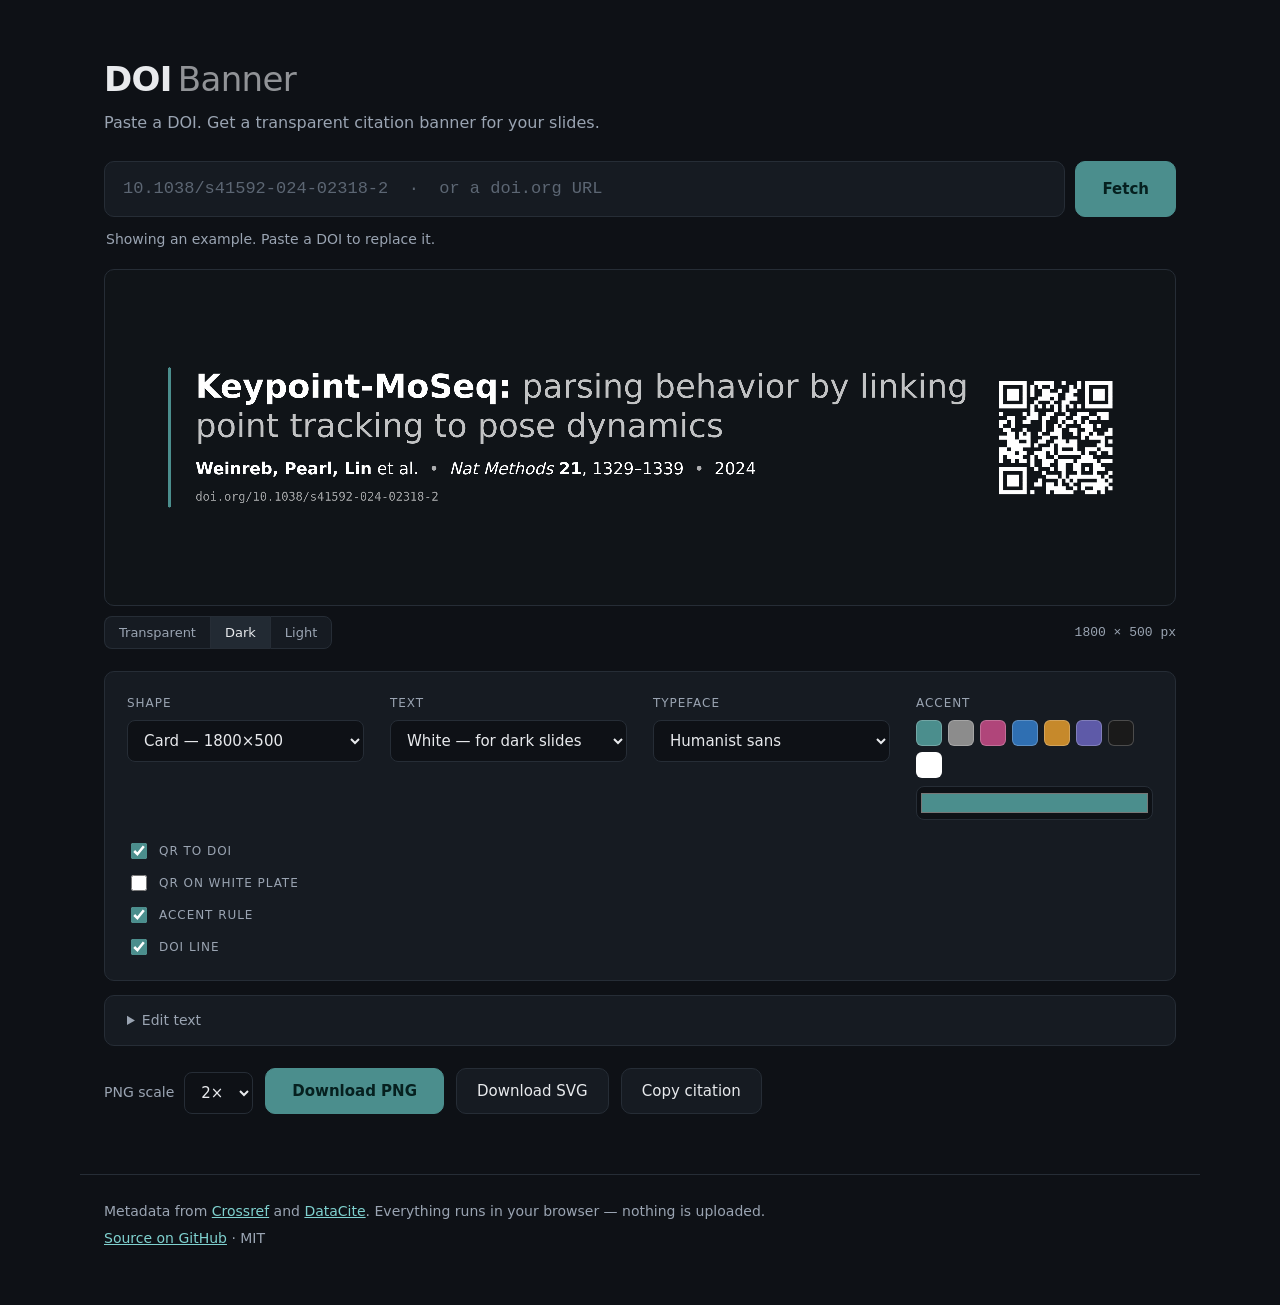
==== index.html @ 058b8a98 "Footer strip: keep the title, wrap to two rows, shrink width to content Also: only two shapes (card " ====
<!doctype html>
<html lang="en">
<head>
<meta charset="utf-8">
<meta name="viewport" content="width=device-width, initial-scale=1">
<title>DOI Banner — paper citation banners for slides</title>
<meta name="description" content="Paste a DOI, get a transparent citation banner for your slides. PNG and SVG, no server, no tracking.">
<link rel="stylesheet" href="css/style.css">
</head>
<body>

<header class="masthead">
  <h1>DOI&thinsp;<span>Banner</span></h1>
  <p>Paste a DOI. Get a transparent citation banner for your slides.</p>
</header>

<main>
  <form id="lookup" class="lookup" autocomplete="off">
    <label class="sr-only" for="doi">DOI</label>
    <input id="doi" name="doi" type="text" spellcheck="false" autocomplete="off"
           placeholder="10.1038/s41592-024-02318-2  ·  or a doi.org URL">
    <button type="submit" id="go">Fetch</button>
  </form>
  <p id="status" class="status" role="status" aria-live="polite"></p>

  <section class="stage-wrap">
    <div class="stage" id="stage" data-bg="dark">
      <canvas id="preview"></canvas>
    </div>
    <div class="stage-bar">
      <div class="seg" role="group" aria-label="Preview background">
        <button type="button" data-bg="checker">Transparent</button>
        <button type="button" data-bg="dark" class="on">Dark</button>
        <button type="button" data-bg="light">Light</button>
      </div>
      <span class="dims" id="dims"></span>
    </div>
  </section>

  <section class="panel">
    <div class="ctl">
      <label for="preset">Shape</label>
      <select id="preset">
        <option value="card" selected>Card — 1800×500</option>
      <option value="strip">Footer strip — 2400 wide</option>
    </select>
    </div>

    <div class="ctl">
      <label for="theme">Text</label>
      <select id="theme">
        <option value="light" selected>White — for dark slides</option>
        <option value="dark">Near-black — for light slides</option>
      </select>
    </div>

    <div class="ctl">
      <label for="typeface">Typeface</label>
      <select id="typeface">
        <option value="sans" selected>Humanist sans</option>
        <option value="serif">Serif</option>
        <option value="grotesk">Neo-grotesque</option>
      </select>
    </div>

    <div class="ctl">
      <label for="accent">Accent</label>
      <div class="swatches" id="swatches"></div>
      <input type="color" id="accent" value="#4B8E8D">
    </div>

    <div class="ctl checks">
      <label class="chk"><input type="checkbox" id="showQr" checked> QR to DOI</label>
      <label class="chk"><input type="checkbox" id="qrPlate"> QR on white plate</label>
      <label class="chk"><input type="checkbox" id="showRule" checked> Accent rule</label>
      <label class="chk"><input type="checkbox" id="showDoi" checked> DOI line</label>
    </div>
  </section>

  <details class="fields" id="fields">
    <summary>Edit text</summary>
    <div class="grid">
      <label>Title <input type="text" autocomplete="off" id="f-title"></label>
      <label>Authors <input type="text" autocomplete="off" id="f-authors" placeholder="Weinreb, Pearl, Lin"></label>
      <label>Journal <input type="text" autocomplete="off" id="f-journal"></label>
      <label>Year <input type="text" autocomplete="off" id="f-year"></label>
      <label>Volume <input type="text" autocomplete="off" id="f-volume"></label>
      <label>Pages <input type="text" autocomplete="off" id="f-pages"></label>
      <label class="wide">DOI <input type="text" autocomplete="off" id="f-doi"></label>
    </div>
  </details>

  <section class="actions">
    <div class="ctl inline">
      <label for="scale">PNG scale</label>
      <select id="scale">
        <option value="1">1× </option>
        <option value="2" selected>2×</option>
        <option value="3">3×</option>
      </select>
    </div>
    <button type="button" id="dlPng" class="primary">Download PNG</button>
    <button type="button" id="dlSvg">Download SVG</button>
    <button type="button" id="copyCite">Copy citation</button>
  </section>
</main>

<footer class="foot">
  <p>Metadata from <a href="https://www.crossref.org/">Crossref</a> and <a href="https://datacite.org/">DataCite</a>.
     Everything runs in your browser — nothing is uploaded.</p>
  <p><a href="https://github.com/RobertoDF/doi-banner">Source on GitHub</a> · MIT</p>
</footer>

<script src="vendor/qrcode.js"></script>
<script src="js/meta.js"></script>
<script src="js/layout.js"></script>
<script src="js/render.js"></script>
<script src="js/app.js"></script>
</body>
</html>
---- css/style.css ----
:root {
  --bg: #0E1116;
  --panel: #161B22;
  --line: #262D36;
  --ink: #E8EAED;
  --muted: #9AA4B2;
  --accent: #4B8E8D;
  --radius: 10px;
}

* { box-sizing: border-box; }

html { -webkit-text-size-adjust: 100%; }

body {
  margin: 0;
  background: var(--bg);
  color: var(--ink);
  font-family: "Avenir Next", Optima, "Segoe UI", system-ui, sans-serif;
  font-size: 16px;
  line-height: 1.5;
  -webkit-font-smoothing: antialiased;
}

a { color: #7FD1CF; }
a:hover { color: #A8E6E4; }

.sr-only {
  position: absolute; width: 1px; height: 1px;
  padding: 0; margin: -1px; overflow: hidden;
  clip: rect(0 0 0 0); white-space: nowrap; border: 0;
}

/* ---- masthead ---- */
.masthead {
  max-width: 1120px;
  margin: 0 auto;
  padding: 54px 24px 26px;
}
.masthead h1 {
  margin: 0 0 6px;
  font-size: 34px;
  font-weight: 600;
  letter-spacing: -0.02em;
}
.masthead h1 span { font-weight: 400; opacity: .6; }
.masthead p { margin: 0; color: var(--muted); }

main { max-width: 1120px; margin: 0 auto; padding: 0 24px 60px; }

/* ---- lookup ---- */
.lookup { display: flex; gap: 10px; }

.lookup input {
  flex: 1 1 auto;
  min-width: 0;
  background: var(--panel);
  border: 1px solid var(--line);
  border-radius: var(--radius);
  color: var(--ink);
  font: 400 17px/1.4 ui-monospace, "SF Mono", Menlo, monospace;
  padding: 15px 18px;
}
.lookup input:focus {
  outline: 2px solid var(--accent);
  outline-offset: 1px;
  border-color: transparent;
}
.lookup input::placeholder { color: #5C6673; }

button {
  font-family: inherit;
  font-size: 15px;
  cursor: pointer;
  border-radius: var(--radius);
  border: 1px solid var(--line);
  background: var(--panel);
  color: var(--ink);
  padding: 13px 20px;
  transition: background .12s ease, border-color .12s ease;
}
button:hover:not(:disabled) { background: #1E252E; border-color: #39424D; }
button:disabled { opacity: .5; cursor: default; }

#go, .primary {
  background: var(--accent);
  border-color: var(--accent);
  color: #06201F;
  font-weight: 600;
  padding-inline: 26px;
}
#go:hover:not(:disabled), .primary:hover:not(:disabled) {
  background: #5DA5A4; border-color: #5DA5A4;
}

.status {
  min-height: 22px;
  margin: 12px 2px 0;
  font-size: 14px;
  color: var(--muted);
}
.status.err { color: #FF8B7B; }

/* ---- preview stage ---- */
.stage-wrap { margin-top: 18px; }

.stage {
  border: 1px solid var(--line);
  border-radius: var(--radius);
  padding: 26px;
  overflow: hidden;
}
.stage[data-bg="checker"] {
  background-color: #fff;
  background-image:
    linear-gradient(45deg, #D4D8DD 25%, transparent 25%, transparent 75%, #D4D8DD 75%),
    linear-gradient(45deg, #D4D8DD 25%, transparent 25%, transparent 75%, #D4D8DD 75%);
  background-size: 22px 22px;
  background-position: 0 0, 11px 11px;
}
.stage[data-bg="dark"]  { background: #101418; }
.stage[data-bg="light"] { background: #FFFFFF; }

#preview { display: block; width: 100%; height: auto; }

.stage-bar {
  display: flex;
  align-items: center;
  justify-content: space-between;
  gap: 12px;
  margin-top: 10px;
}

.seg { display: flex; gap: 0; }
.seg button {
  border-radius: 0;
  padding: 8px 14px;
  font-size: 13px;
  color: var(--muted);
  border-right-width: 0;
}
.seg button:first-child { border-radius: 8px 0 0 8px; }
.seg button:last-child  { border-radius: 0 8px 8px 0; border-right-width: 1px; }
.seg button.on { color: var(--ink); background: #222A33; }

.dims { font: 400 13px ui-monospace, Menlo, monospace; color: var(--muted); }

/* ---- controls ---- */
.panel {
  margin-top: 22px;
  padding: 22px;
  background: var(--panel);
  border: 1px solid var(--line);
  border-radius: var(--radius);
  display: grid;
  grid-template-columns: repeat(auto-fit, minmax(230px, 1fr));
  gap: 20px 26px;
}

.ctl { display: flex; flex-direction: column; gap: 8px; min-width: 0; }
.ctl > label {
  font-size: 12px;
  letter-spacing: .08em;
  text-transform: uppercase;
  color: var(--muted);
}

select, .fields input {
  width: 100%;
  background: #0E1116;
  border: 1px solid var(--line);
  border-radius: 8px;
  color: var(--ink);
  font-family: inherit;
  font-size: 15px;
  padding: 10px 12px;
}
select:focus, .fields input:focus, input[type="color"]:focus {
  outline: 2px solid var(--accent); outline-offset: 1px;
}

.swatches { display: flex; flex-wrap: wrap; gap: 6px; }
.sw {
  width: 26px; height: 26px; padding: 0;
  border-radius: 6px;
  border: 1px solid rgba(255,255,255,.22);
}
.sw:hover { transform: scale(1.08); }

input[type="color"] {
  width: 100%; height: 34px; padding: 2px;
  background: #0E1116;
  border: 1px solid var(--line);
  border-radius: 8px;
  cursor: pointer;
}

.checks { gap: 10px; justify-content: center; }
.chk {
  display: flex; align-items: center; gap: 9px;
  font-size: 14px; color: var(--ink); cursor: pointer;
  text-transform: none; letter-spacing: 0;
}
.chk input { accent-color: var(--accent); width: 16px; height: 16px; }

/* ---- edit text ---- */
.fields {
  margin-top: 14px;
  border: 1px solid var(--line);
  border-radius: var(--radius);
  background: var(--panel);
}
.fields summary {
  padding: 14px 22px;
  cursor: pointer;
  font-size: 14px;
  color: var(--muted);
}
.fields summary:hover { color: var(--ink); }
.fields .grid {
  padding: 4px 22px 22px;
  display: grid;
  grid-template-columns: repeat(auto-fit, minmax(210px, 1fr));
  gap: 14px;
}
.fields label {
  display: flex; flex-direction: column; gap: 6px;
  font-size: 12px; letter-spacing: .06em;
  text-transform: uppercase; color: var(--muted);
}
.fields label.wide { grid-column: 1 / -1; }
.fields input { font-size: 14px; }

/* ---- actions ---- */
.actions {
  margin-top: 22px;
  display: flex;
  flex-wrap: wrap;
  align-items: flex-end;
  gap: 12px;
}
.ctl.inline { flex-direction: row; align-items: center; gap: 10px; }
.ctl.inline select { width: auto; }
.ctl.inline > label { text-transform: none; letter-spacing: 0; font-size: 14px; }

/* ---- footer ---- */
.foot {
  border-top: 1px solid var(--line);
  padding: 26px 24px 50px;
  max-width: 1120px;
  margin: 0 auto;
  color: var(--muted);
  font-size: 14px;
}
.foot p { margin: 0 0 6px; }

@media (max-width: 620px) {
  .masthead { padding-top: 34px; }
  .lookup { flex-direction: column; }
  .stage { padding: 14px; }
}
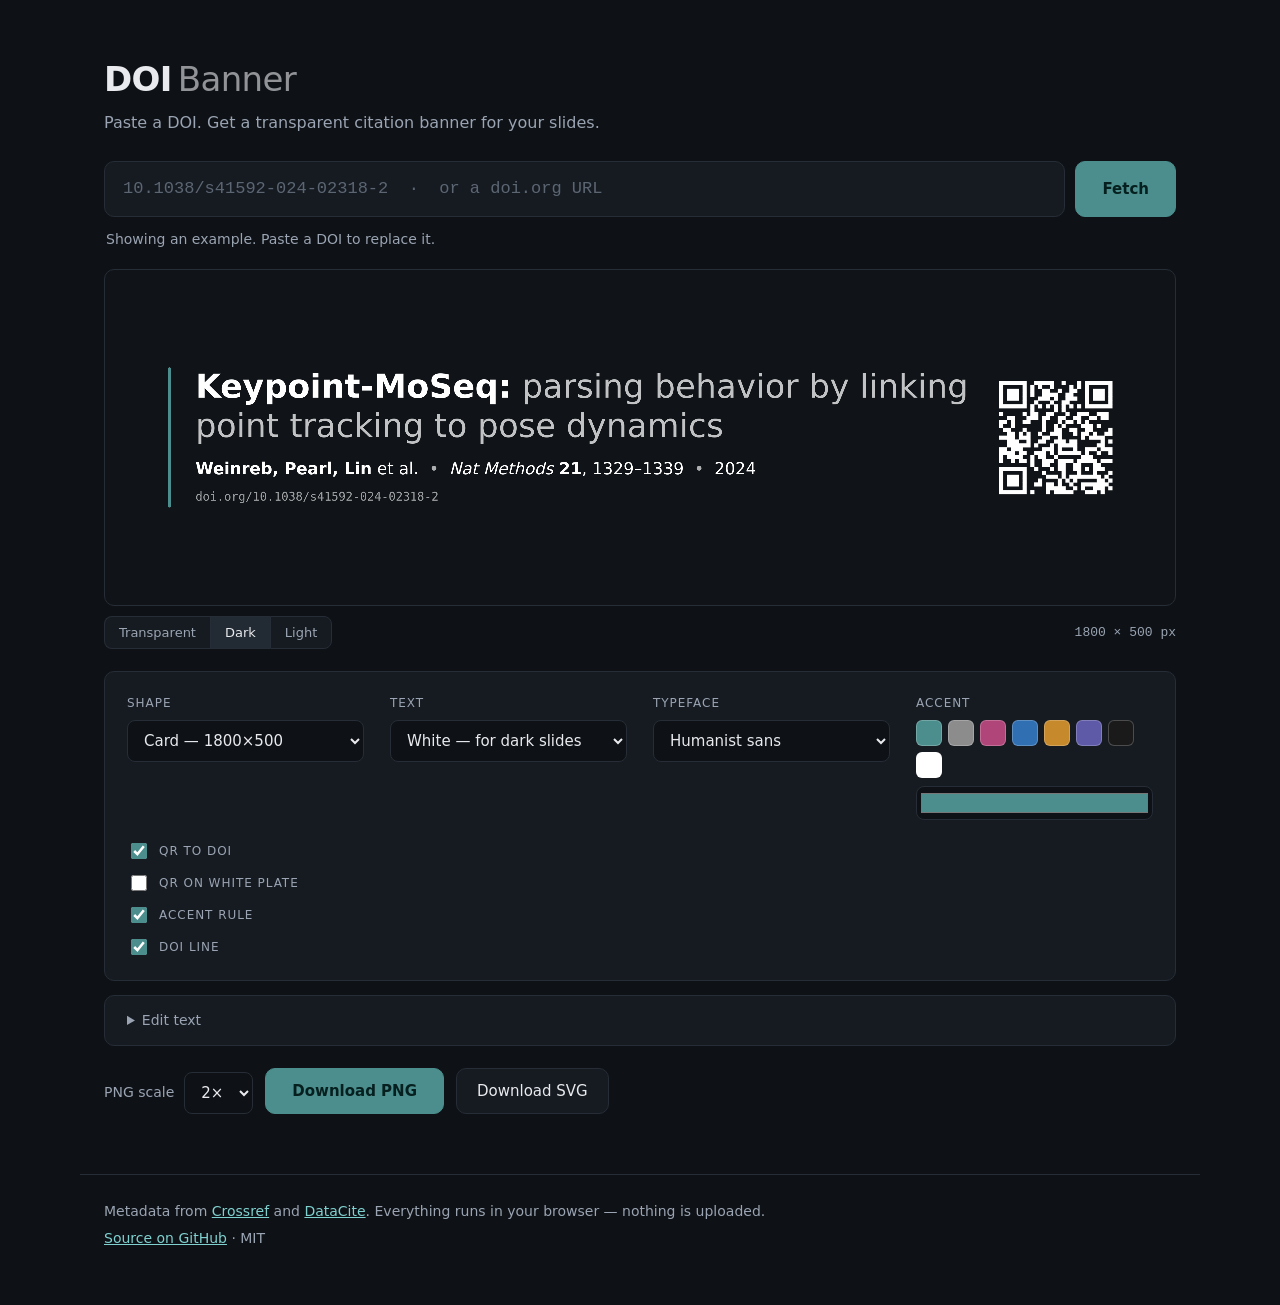
==== commit 77c56cdd: "Drop the copy-citation button and its unused helper Co-authored-by: Copilot App <223556219+Copilot@u" ====
--- a/index.html
+++ b/index.html
@@ -101,7 +101,6 @@
     </div>
     <button type="button" id="dlPng" class="primary">Download PNG</button>
     <button type="button" id="dlSvg">Download SVG</button>
-    <button type="button" id="copyCite">Copy citation</button>
   </section>
 </main>
 
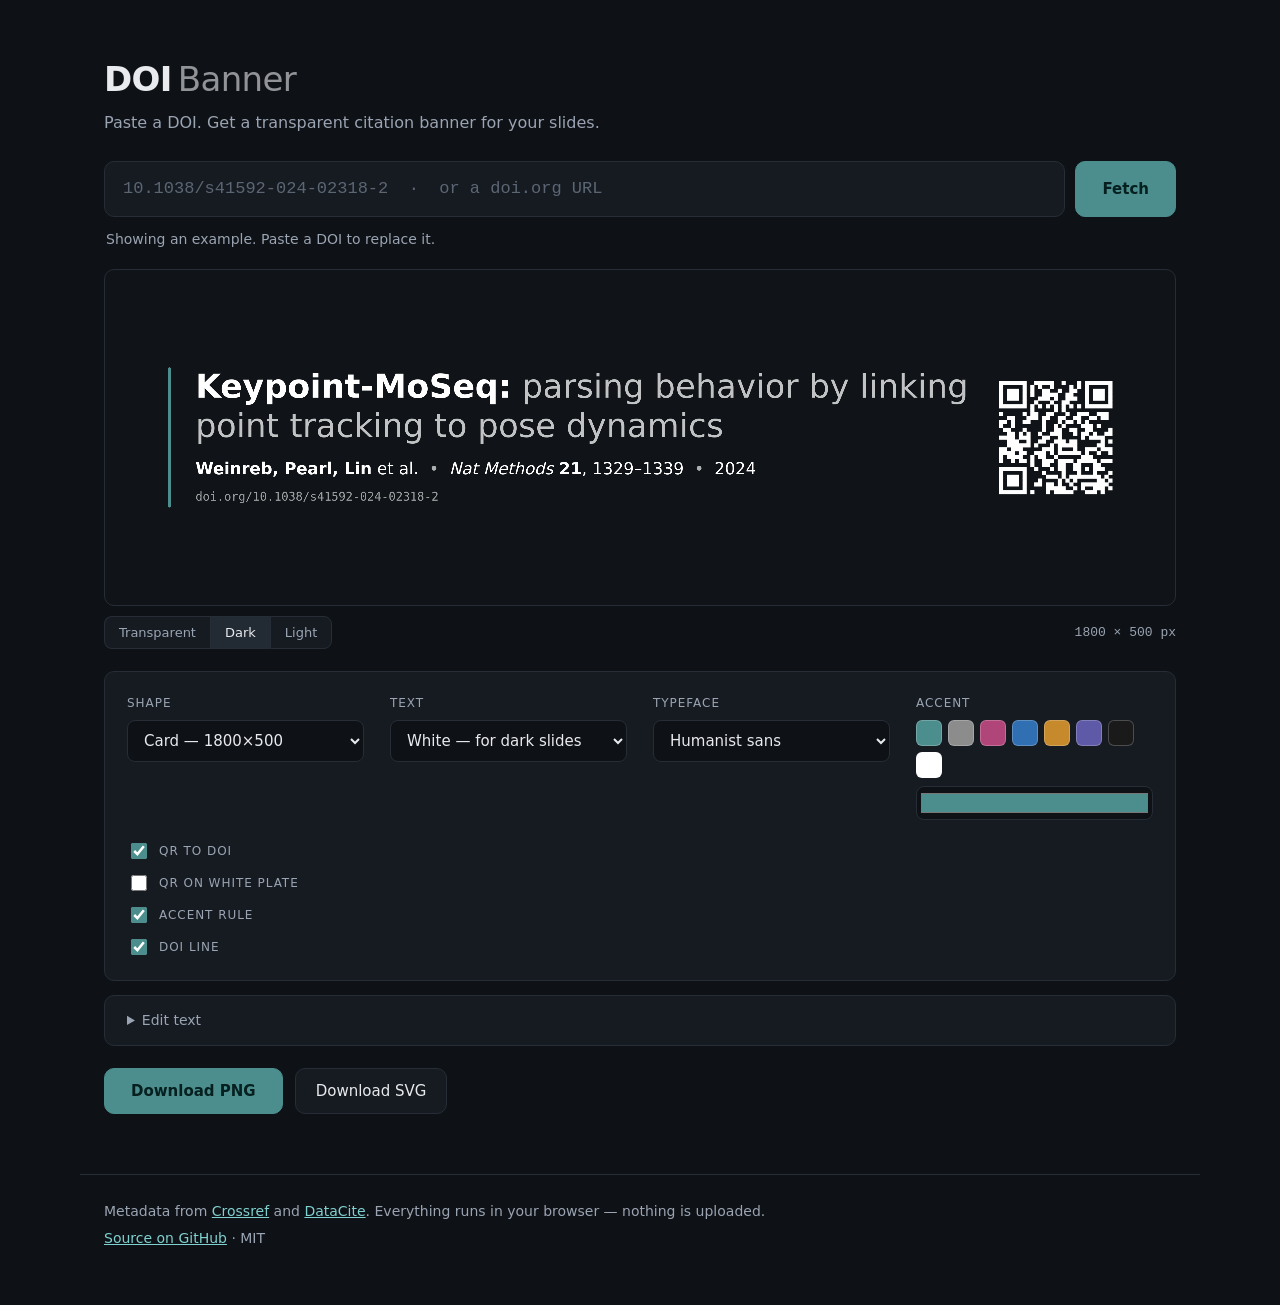
==== commit e6386e7e: "Bake the chosen backdrop into exports; drop the PNG scale control The Transparent / Dark / Light tog" ====
--- a/index.html
+++ b/index.html
@@ -91,14 +91,6 @@
   </details>
 
   <section class="actions">
-    <div class="ctl inline">
-      <label for="scale">PNG scale</label>
-      <select id="scale">
-        <option value="1">1× </option>
-        <option value="2" selected>2×</option>
-        <option value="3">3×</option>
-      </select>
-    </div>
     <button type="button" id="dlPng" class="primary">Download PNG</button>
     <button type="button" id="dlSvg">Download SVG</button>
   </section>
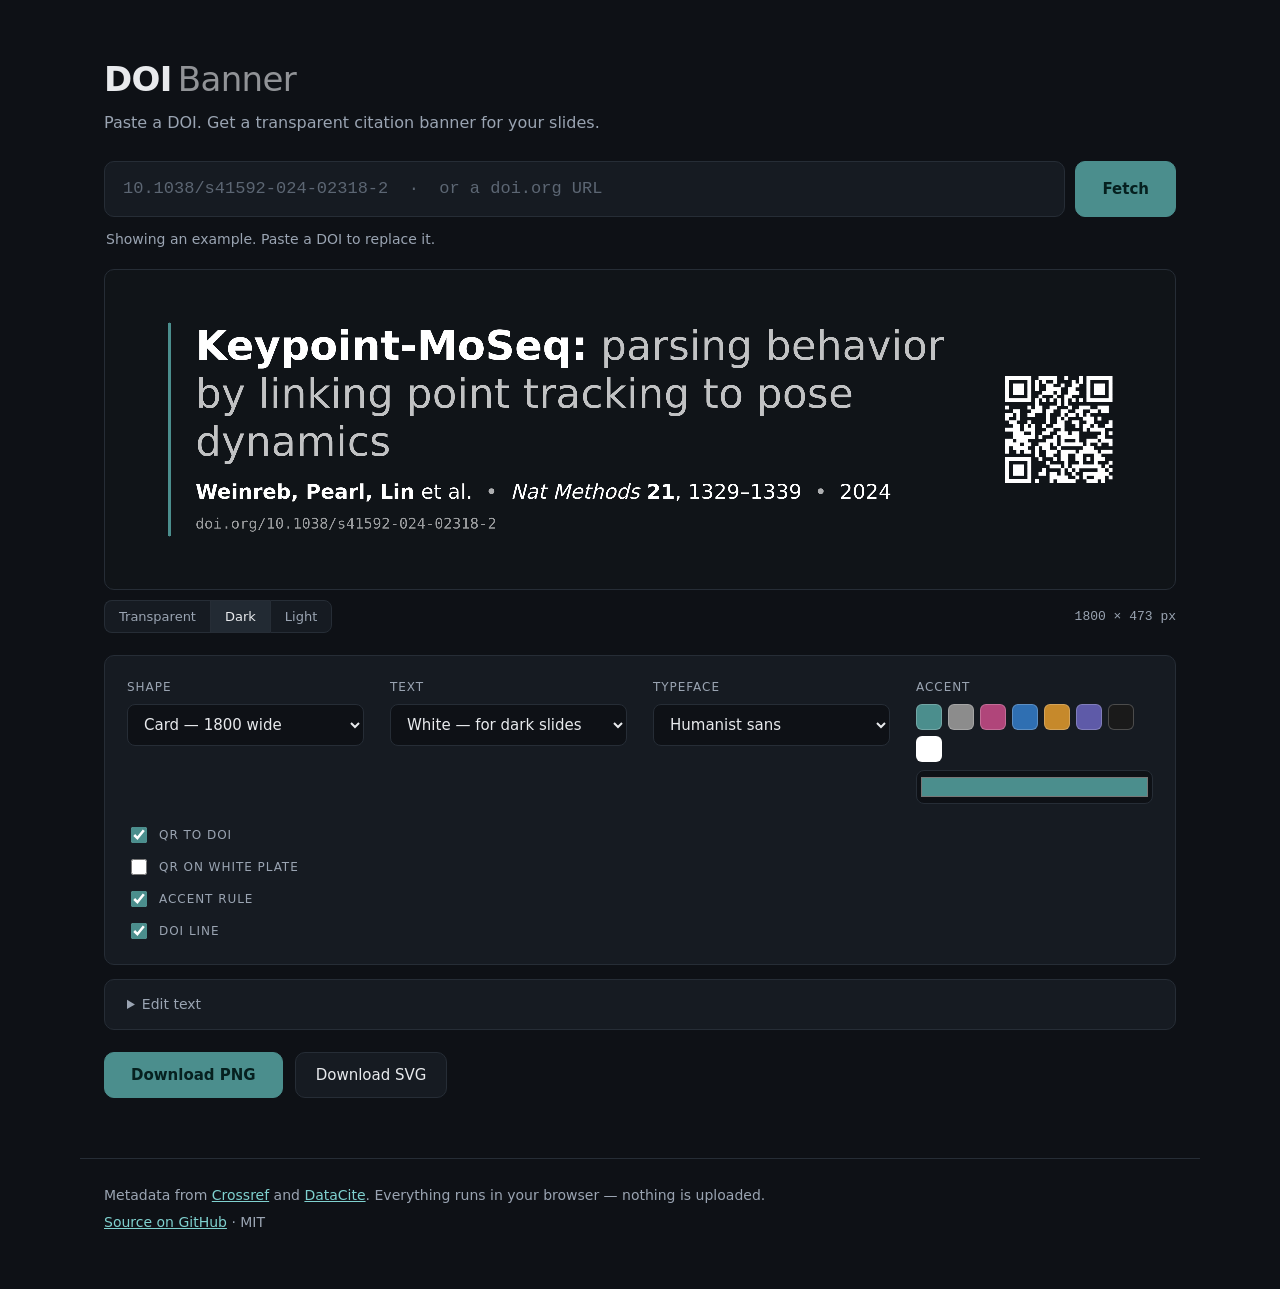
==== commit e03dadf0: "Card hugs its content instead of padding out to a fixed height Height is now derived from the text b" ====
--- a/index.html
+++ b/index.html
@@ -40,15 +40,15 @@
   <section class="panel">
     <div class="ctl">
       <label for="preset">Shape</label>
-      <select id="preset">
-        <option value="card" selected>Card — 1800×500</option>
+      <select autocomplete="off" id="preset">
+        <option value="card" selected>Card — 1800 wide</option>
       <option value="strip">Footer strip — 2400 wide</option>
     </select>
     </div>
 
     <div class="ctl">
       <label for="theme">Text</label>
-      <select id="theme">
+      <select autocomplete="off" id="theme">
         <option value="light" selected>White — for dark slides</option>
         <option value="dark">Near-black — for light slides</option>
       </select>
@@ -56,7 +56,7 @@
 
     <div class="ctl">
       <label for="typeface">Typeface</label>
-      <select id="typeface">
+      <select autocomplete="off" id="typeface">
         <option value="sans" selected>Humanist sans</option>
         <option value="serif">Serif</option>
         <option value="grotesk">Neo-grotesque</option>
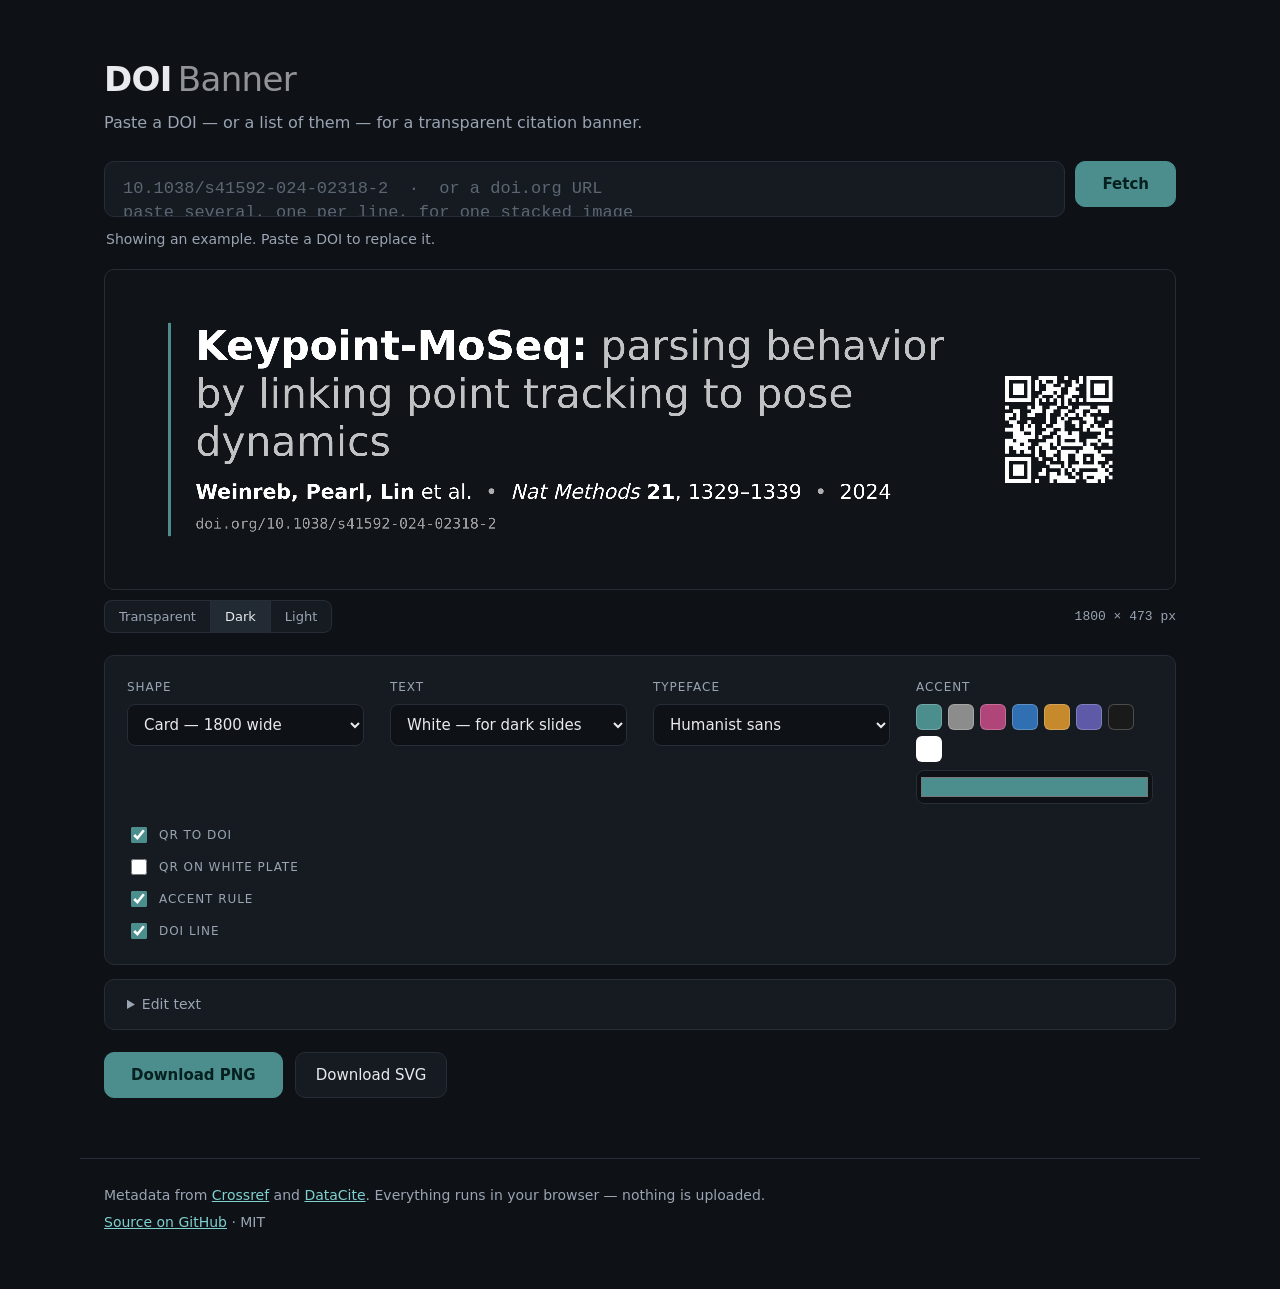
==== commit d68a16b4: "Render a list of DOIs as one stacked image The DOI box is now a growing textarea: paste one DOI per " ====
--- a/index.html
+++ b/index.html
@@ -11,14 +11,14 @@
 
 <header class="masthead">
   <h1>DOI&thinsp;<span>Banner</span></h1>
-  <p>Paste a DOI. Get a transparent citation banner for your slides.</p>
+  <p>Paste a DOI — or a list of them — for a transparent citation banner.</p>
 </header>
 
 <main>
   <form id="lookup" class="lookup" autocomplete="off">
-    <label class="sr-only" for="doi">DOI</label>
-    <input id="doi" name="doi" type="text" spellcheck="false" autocomplete="off"
-           placeholder="10.1038/s41592-024-02318-2  ·  or a doi.org URL">
+    <label class="sr-only" for="doi">DOI — one per line for several banners</label>
+    <textarea id="doi" name="doi" rows="1" spellcheck="false" autocomplete="off"
+              placeholder="10.1038/s41592-024-02318-2  ·  or a doi.org URL&#10;paste several, one per line, for one stacked image"></textarea>
     <button type="submit" id="go">Fetch</button>
   </form>
   <p id="status" class="status" role="status" aria-live="polite"></p>
@@ -79,6 +79,7 @@
 
   <details class="fields" id="fields">
     <summary>Edit text</summary>
+    <p class="note" id="fieldsNote" hidden>Showing several papers — the fields below edit the first one.</p>
     <div class="grid">
       <label>Title <input type="text" autocomplete="off" id="f-title"></label>
       <label>Authors <input type="text" autocomplete="off" id="f-authors" placeholder="Weinreb, Pearl, Lin"></label>
--- a/css/style.css
+++ b/css/style.css
@@ -51,7 +51,7 @@
 /* ---- lookup ---- */
 .lookup { display: flex; gap: 10px; }
 
-.lookup input {
+.lookup textarea {
   flex: 1 1 auto;
   min-width: 0;
   background: var(--panel);
@@ -60,13 +60,17 @@
   color: var(--ink);
   font: 400 17px/1.4 ui-monospace, "SF Mono", Menlo, monospace;
   padding: 15px 18px;
-}
-.lookup input:focus {
+  resize: none;
+  overflow: hidden;
+  min-height: 54px;
+}
+.lookup textarea:focus {
   outline: 2px solid var(--accent);
   outline-offset: 1px;
   border-color: transparent;
 }
-.lookup input::placeholder { color: #5C6673; }
+.lookup textarea::placeholder { color: #5C6673; }
+.lookup button { align-self: flex-start; }
 
 button {
   font-family: inherit;
@@ -217,6 +221,11 @@
   color: var(--muted);
 }
 .fields summary:hover { color: var(--ink); }
+.fields .note {
+  margin: 0 0 14px;
+  font-size: 13px;
+  color: var(--dim);
+}
 .fields .grid {
   padding: 4px 22px 22px;
   display: grid;
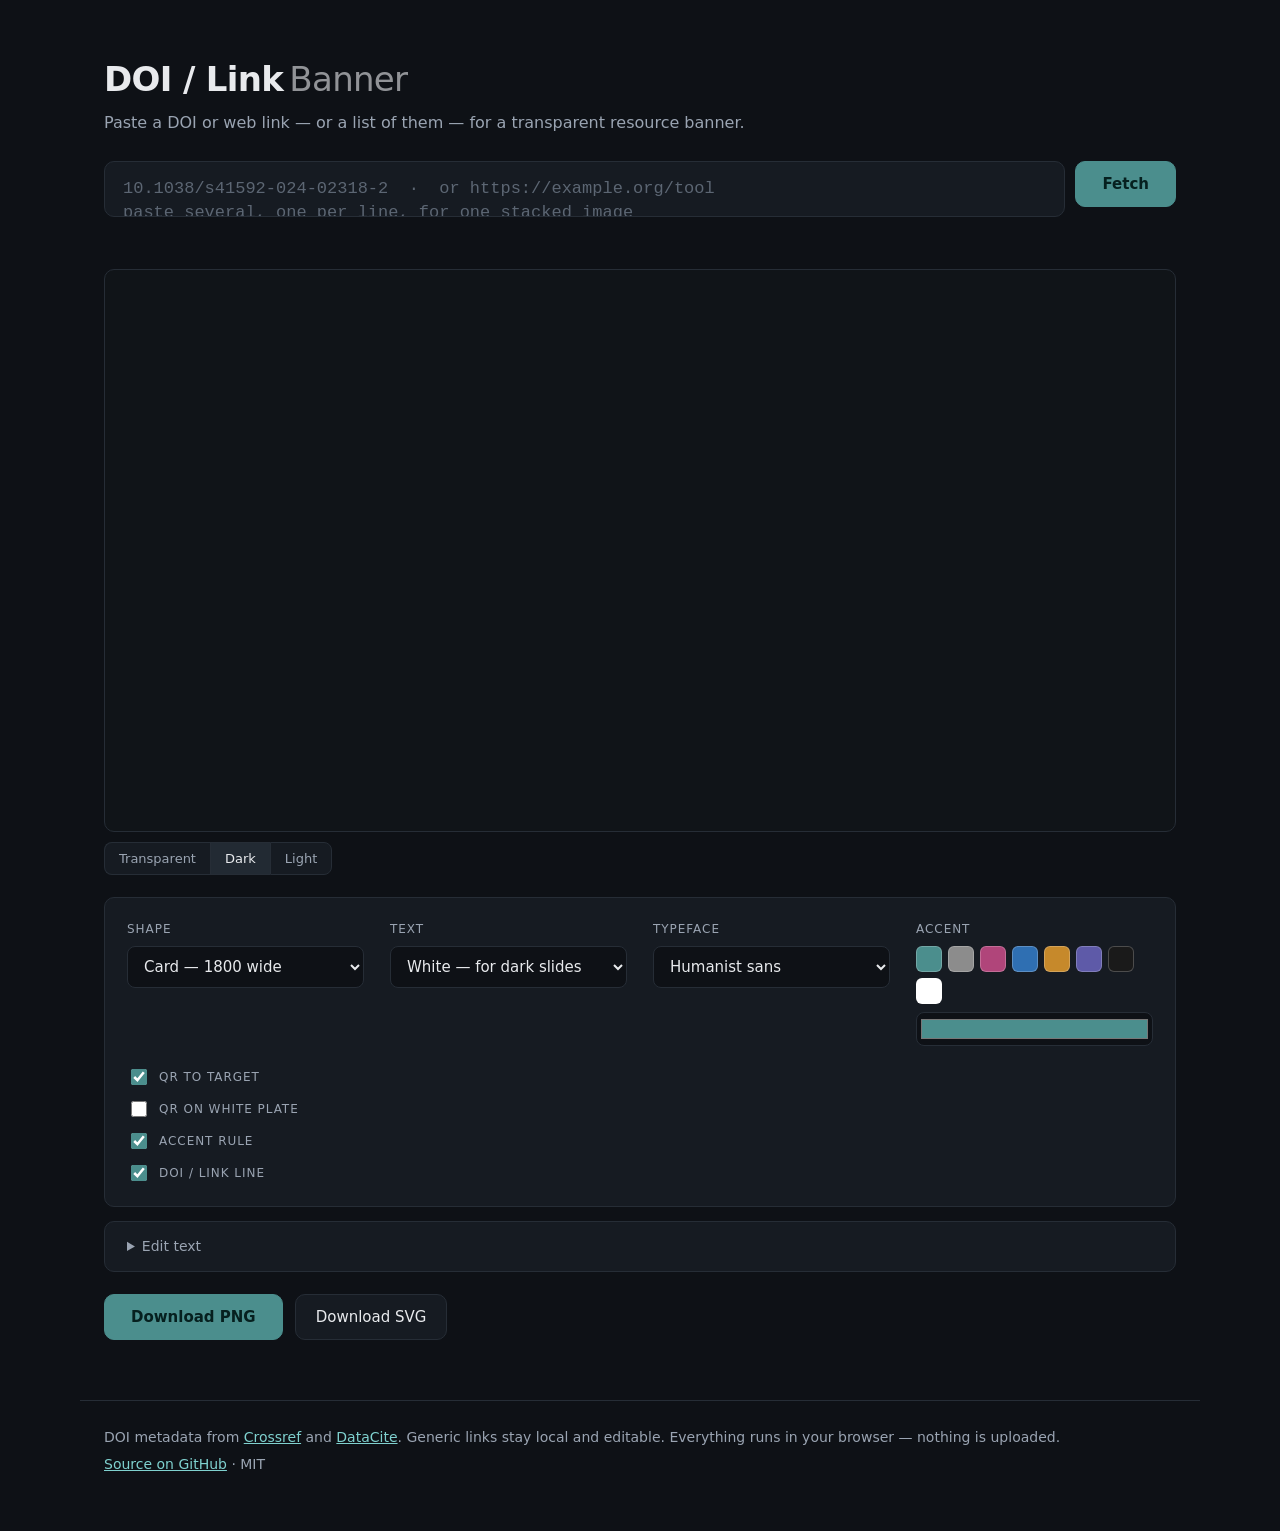
==== commit ab85d6f6: "Update UI for DOI and generic link inputs" ====
--- a/index.html
+++ b/index.html
@@ -3,22 +3,22 @@
 <head>
 <meta charset="utf-8">
 <meta name="viewport" content="width=device-width, initial-scale=1">
-<title>DOI Banner — paper citation banners for slides</title>
-<meta name="description" content="Paste a DOI, get a transparent citation banner for your slides. PNG and SVG, no server, no tracking.">
+<title>DOI / Link Banner — clean resource banners for slides</title>
+<meta name="description" content="Paste a DOI or web link and get a transparent, QR-enabled banner for your slides. PNG and SVG, no server, no tracking.">
 <link rel="stylesheet" href="css/style.css">
 </head>
 <body>
 
 <header class="masthead">
-  <h1>DOI&thinsp;<span>Banner</span></h1>
-  <p>Paste a DOI — or a list of them — for a transparent citation banner.</p>
+  <h1>DOI / Link&thinsp;<span>Banner</span></h1>
+  <p>Paste a DOI or web link — or a list of them — for a transparent resource banner.</p>
 </header>
 
 <main>
   <form id="lookup" class="lookup" autocomplete="off">
-    <label class="sr-only" for="doi">DOI — one per line for several banners</label>
+    <label class="sr-only" for="doi">DOI or web link — one per line for several banners</label>
     <textarea id="doi" name="doi" rows="1" spellcheck="false" autocomplete="off"
-              placeholder="10.1038/s41592-024-02318-2  ·  or a doi.org URL&#10;paste several, one per line, for one stacked image"></textarea>
+              placeholder="10.1038/s41592-024-02318-2  ·  or https://example.org/tool&#10;paste several, one per line, for one stacked image"></textarea>
     <button type="submit" id="go">Fetch</button>
   </form>
   <p id="status" class="status" role="status" aria-live="polite"></p>
@@ -70,10 +70,10 @@
     </div>
 
     <div class="ctl checks">
-      <label class="chk"><input type="checkbox" id="showQr" checked> QR to DOI</label>
+      <label class="chk"><input type="checkbox" id="showQr" checked> QR to target</label>
       <label class="chk"><input type="checkbox" id="qrPlate"> QR on white plate</label>
       <label class="chk"><input type="checkbox" id="showRule" checked> Accent rule</label>
-      <label class="chk"><input type="checkbox" id="showDoi" checked> DOI line</label>
+      <label class="chk"><input type="checkbox" id="showDoi" checked> DOI / link line</label>
     </div>
   </section>
 
@@ -87,7 +87,7 @@
       <label>Year <input type="text" autocomplete="off" id="f-year"></label>
       <label>Volume <input type="text" autocomplete="off" id="f-volume"></label>
       <label>Pages <input type="text" autocomplete="off" id="f-pages"></label>
-      <label class="wide">DOI <input type="text" autocomplete="off" id="f-doi"></label>
+      <label class="wide">Target <input type="text" autocomplete="off" id="f-target" placeholder="DOI or https://…"></label>
     </div>
   </details>
 
@@ -98,9 +98,9 @@
 </main>
 
 <footer class="foot">
-  <p>Metadata from <a href="https://www.crossref.org/">Crossref</a> and <a href="https://datacite.org/">DataCite</a>.
+  <p>DOI metadata from <a href="https://www.crossref.org/">Crossref</a> and <a href="https://datacite.org/">DataCite</a>. Generic links stay local and editable.
      Everything runs in your browser — nothing is uploaded.</p>
-  <p><a href="https://github.com/RobertoDF/doi-banner">Source on GitHub</a> · MIT</p>
+  <p><a href="https://github.com/dhuzard/doi-link-banner">Source on GitHub</a> · MIT</p>
 </footer>
 
 <script src="vendor/qrcode.js"></script>
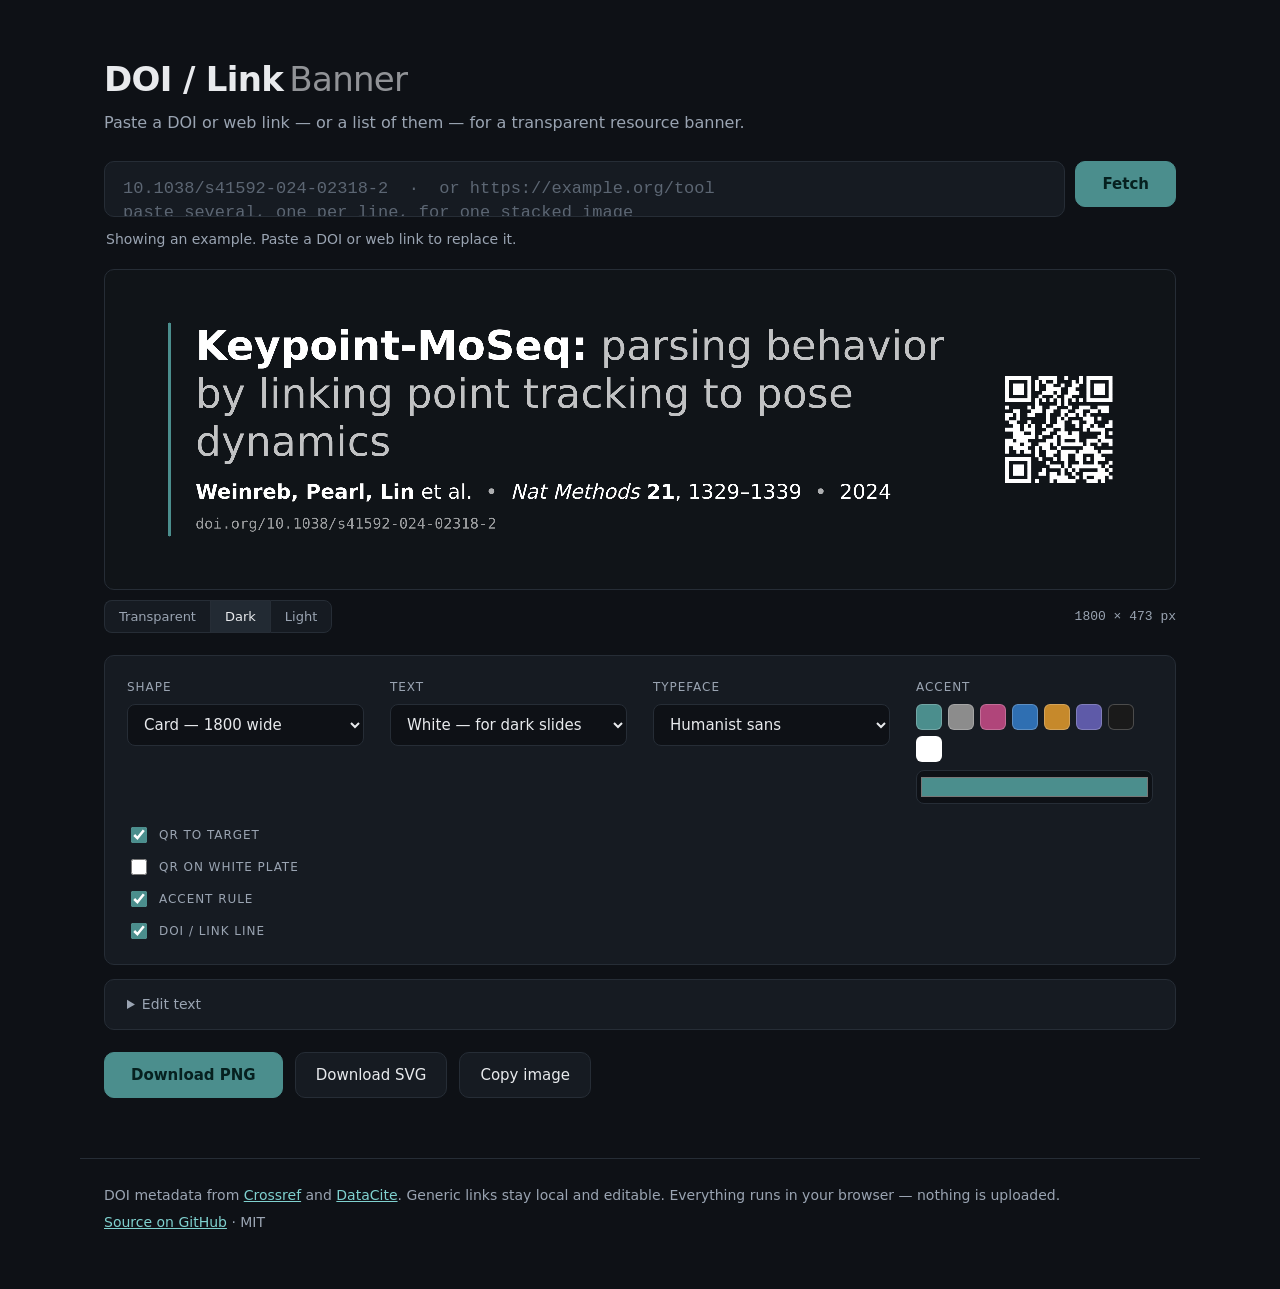
==== commit a3456c86: "Add Keynote support: Copy image button, ?doi= params, AppleScript - Copy image button (index + add-i" ====
--- a/index.html
+++ b/index.html
@@ -94,6 +94,7 @@
   <section class="actions">
     <button type="button" id="dlPng" class="primary">Download PNG</button>
     <button type="button" id="dlSvg">Download SVG</button>
+    <button type="button" id="copyPng" title="Copy the PNG to the clipboard — paste into Keynote, Google Slides, …">Copy image</button>
   </section>
 </main>
 
